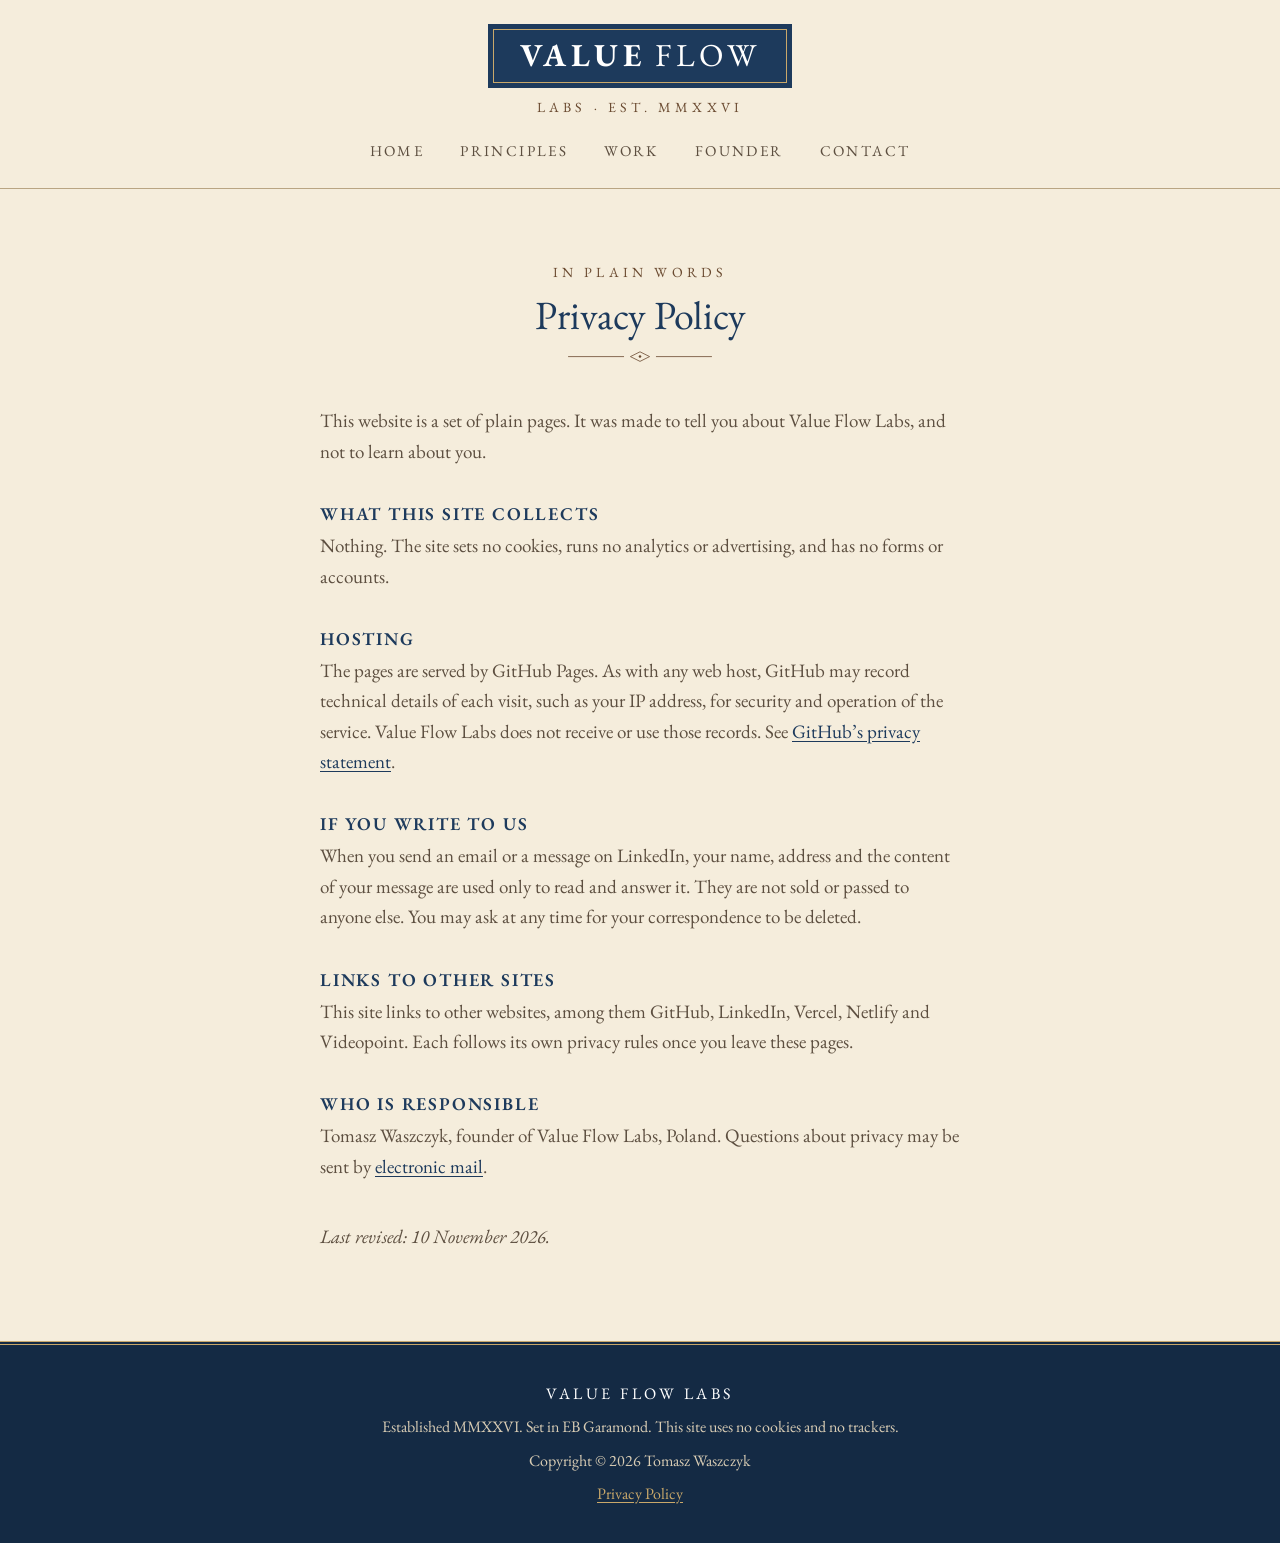
==== privacy.html @ 567f4a63 "Add copyright line and privacy policy page Co-Authored-By: Claude Fable 5.2 <noreply@anthropic.com>" ====
<!doctype html>
<html lang="en">
<head>
  <meta charset="utf-8">
  <meta name="viewport" content="width=device-width, initial-scale=1">
  <title>Privacy Policy · Value Flow Labs</title>
  <meta name="description" content="Privacy policy of the Value Flow Labs website.">
  <meta name="theme-color" content="#1d3a5c">
  <link rel="icon" href="assets/favicon.svg" type="image/svg+xml">
  <link rel="preload" href="assets/fonts/eb-garamond-latin-wght-normal.woff2" as="font" type="font/woff2" crossorigin>
  <link rel="stylesheet" href="style.css?v=6">
</head>
<body>
  <a class="skip" href="#main">Skip to content</a>

  <header class="masthead" id="top">
    <a class="plate" href="./" aria-label="Value Flow Labs, home"><span><b>Value</b> Flow</span></a>
    <p class="est">Labs &middot; Est. MMXXVI</p>
    <nav class="nav" aria-label="Main">
      <a href="./">Home</a>
      <a href="./#principles">Principles</a>
      <a href="./#work">Work</a>
      <a href="./#founder">Founder</a>
      <a href="./#contact">Contact</a>
    </nav>
  </header>

  <main id="main">
    <section class="section">
      <div class="wrap">
        <p class="kicker">In plain words</p>
        <h1 class="page-title">Privacy Policy</h1>
        <svg class="ornament" viewBox="0 0 180 14" aria-hidden="true">
          <g fill="none" stroke="currentColor" stroke-width="1">
            <path d="M0,7 H70"/><path d="M110,7 H180"/>
            <path d="M78,7 l12,-6 l12,6 l-12,6 z"/>
          </g>
          <circle cx="90" cy="7" r="1.6" fill="currentColor"/>
        </svg>

        <div class="policy">
          <p>This website is a set of plain pages. It was made to tell you about Value Flow Labs, and not to learn about you.</p>

          <h2>What this site collects</h2>
          <p>Nothing. The site sets no cookies, runs no analytics or advertising, and has no forms or accounts.</p>

          <h2>Hosting</h2>
          <p>The pages are served by GitHub Pages. As with any web host, GitHub may record technical details of each visit, such as your IP address, for security and operation of the service. Value Flow Labs does not receive or use those records. See <a href="https://docs.github.com/en/site-policy/privacy-policies/github-general-privacy-statement">GitHub&rsquo;s privacy statement</a>.</p>

          <h2>If you write to us</h2>
          <p>When you send an email or a message on LinkedIn, your name, address and the content of your message are used only to read and answer it. They are not sold or passed to anyone else. You may ask at any time for your correspondence to be deleted.</p>

          <h2>Links to other sites</h2>
          <p>This site links to other websites, among them GitHub, LinkedIn, Vercel, Netlify and Videopoint. Each follows its own privacy rules once you leave these pages.</p>

          <h2>Who is responsible</h2>
          <p>Tomasz Waszczyk, founder of Value Flow Labs, Poland. Questions about privacy may be sent by <a href="mailto:tomasz_waszczyk@icloud.com">electronic mail</a>.</p>

          <p class="dated">Last revised: 10 November 2026.</p>
        </div>
      </div>
    </section>
  </main>

  <footer class="colophon">
    <p class="name">Value Flow Labs</p>
    <p>Established MMXXVI. Set in EB Garamond. This site uses no cookies and no trackers.</p>
    <p>Copyright &copy; 2026 Tomasz Waszczyk</p>
    <p><a href="privacy.html">Privacy Policy</a></p>
  </footer>
</body>
</html>
---- style.css ----
/* Value Flow Labs — plain CSS, no build step. */

@font-face {
  font-family: "EB Garamond";
  src: url("assets/fonts/eb-garamond-latin-ext-wght-normal.woff2") format("woff2");
  font-weight: 400 800;
  font-style: normal;
  font-display: swap;
  unicode-range: U+0100-02BA, U+02BD-02C5, U+02C7-02CC, U+02CE-02D7, U+02DD-02FF,
    U+0304, U+0308, U+0329, U+1D00-1DBF, U+1E00-1E9F, U+1EF2-1EFF, U+2020,
    U+20A0-20AB, U+20AD-20C0, U+2113, U+2C60-2C7F, U+A720-A7FF;
}
@font-face {
  font-family: "EB Garamond";
  src: url("assets/fonts/eb-garamond-latin-wght-normal.woff2") format("woff2");
  font-weight: 400 800;
  font-style: normal;
  font-display: swap;
  unicode-range: U+0000-00FF, U+0131, U+0152-0153, U+02BB-02BC, U+02C6, U+02DA,
    U+02DC, U+0304, U+0308, U+0329, U+2000-206F, U+20AC, U+2122, U+2191, U+2193,
    U+2212, U+2215, U+FEFF, U+FFFD;
}
@font-face {
  font-family: "EB Garamond";
  src: url("assets/fonts/eb-garamond-latin-ext-wght-italic.woff2") format("woff2");
  font-weight: 400 800;
  font-style: italic;
  font-display: swap;
  unicode-range: U+0100-02BA, U+02BD-02C5, U+02C7-02CC, U+02CE-02D7, U+02DD-02FF,
    U+0304, U+0308, U+0329, U+1D00-1DBF, U+1E00-1E9F, U+1EF2-1EFF, U+2020,
    U+20A0-20AB, U+20AD-20C0, U+2113, U+2C60-2C7F, U+A720-A7FF;
}
@font-face {
  font-family: "EB Garamond";
  src: url("assets/fonts/eb-garamond-latin-wght-italic.woff2") format("woff2");
  font-weight: 400 800;
  font-style: italic;
  font-display: swap;
  unicode-range: U+0000-00FF, U+0131, U+0152-0153, U+02BB-02BC, U+02C6, U+02DA,
    U+02DC, U+0304, U+0308, U+0329, U+2000-206F, U+20AC, U+2122, U+2191, U+2193,
    U+2212, U+2215, U+FEFF, U+FFFD;
}

:root {
  --blue: #1d3a5c;
  --blue-deep: #142a44;
  --brown: #6a4a30;
  --brown-deep: #4a3221;
  --brass: #c9a86a;
  --paper: #f5eddc;
  --paper-shade: #ebe0c9;
  --ink: #2b2219;
  --ink-soft: #5d4f40;
  --rule: #b9a583;
  --serif: "EB Garamond", "Iowan Old Style", "Palatino Linotype", Palatino,
    "Book Antiqua", Georgia, serif;
}

* { box-sizing: border-box; }

html { scroll-behavior: smooth; }

body {
  margin: 0;
  background: var(--paper);
  color: var(--ink);
  font-family: var(--serif);
  font-size: 1.1875rem;
  line-height: 1.6;
  -webkit-font-smoothing: antialiased;
}

a { color: var(--blue); text-underline-offset: 0.18em; }
a:hover { color: var(--brown); }

.wrap {
  max-width: 68rem;
  margin: 0 auto;
  padding: 0 1.5rem;
}

.skip {
  position: absolute;
  left: -999rem;
}
.skip:focus {
  left: 1rem;
  top: 1rem;
  background: var(--paper);
  padding: 0.5rem 1rem;
  z-index: 10;
}

/* ---------- Masthead ---------- */

.masthead {
  text-align: center;
  padding: 1.5rem 1.5rem 1.25rem;
  border-bottom: 1px solid var(--rule);
}

.plate {
  display: inline-block;
  background: var(--blue);
  color: #fff;
  text-decoration: none;
  padding: 0.3rem;
}
.plate:hover { color: #fff; background: var(--blue-deep); }
.plate span {
  display: block;
  border: 1px solid var(--brass);
  padding: 0.5rem 1.6rem 0.55rem;
  font-size: 2rem;
  line-height: 1.1;
  letter-spacing: 0.14em;
  text-transform: uppercase;
  font-weight: 400;
}
.plate b { font-weight: 700; }

.masthead .est {
  margin: 0.55rem 0 0;
  font-size: 0.875rem;
  letter-spacing: 0.3em;
  text-transform: uppercase;
  color: var(--brown);
}

.nav {
  margin-top: 1rem;
  display: flex;
  flex-wrap: wrap;
  justify-content: center;
  gap: 0.25rem 2.25rem;
}
.nav a {
  color: var(--ink-soft);
  text-decoration: none;
  text-transform: uppercase;
  letter-spacing: 0.16em;
  font-size: 0.9375rem;
  padding: 0.25rem 0;
  border-bottom: 1px solid transparent;
}
.nav a:hover { color: var(--brown-deep); border-bottom-color: var(--brown); }

/* ---------- Hero ---------- */

.hero {
  position: relative;
  color: #fff;
  background: linear-gradient(160deg, var(--brown) 0%, var(--brown-deep) 100%);
  border-top: 4px double var(--brass);
  border-bottom: 4px double var(--brass);
  overflow: hidden;
}

/* The blue panel points to the right: the direction of flow. */
.hero::before {
  content: "";
  position: absolute;
  inset: 0;
  background: linear-gradient(180deg, var(--blue) 0%, var(--blue-deep) 100%);
  clip-path: polygon(0 0, 76% 0, 90% 50%, 76% 100%, 0 100%);
}

/* The waves are two interleaved sets of lines that drift slowly in opposite
   directions, so the lines weave through each other. Each tile is exactly one
   wave period wide (600px), which makes the loop seamless. They move only
   while the pointer is over the hero, and for a few seconds on arrival. */
.waves {
  position: absolute;
  inset: 0;
  overflow: hidden;
  pointer-events: none;
}
.wave {
  position: absolute;
  top: 0;
  bottom: 0;
  left: 0;
  width: calc(100% + 600px);
  background-repeat: repeat-x;
  background-size: 600px 100%;
  animation: drift 48s linear infinite paused;
  will-change: transform;
}
.wave-a { background-image: url("assets/waves-a.svg"); }
.wave-b {
  background-image: url("assets/waves-b.svg");
  animation-duration: 64s;
  animation-direction: reverse;
}
.hero:hover .wave,
.hero.is-flowing .wave { animation-play-state: running; }

/* The lens: a soft-edged window that follows the pointer and shows a brighter
   copy of the same waves, so only the lines near the cursor light up. The
   copy drifts in step with the waves beneath it and pulses gently. */
.lens {
  position: absolute;
  left: 0;
  top: 0;
  width: 12rem;
  height: 12rem;
  overflow: hidden;
  border-radius: 50%;
  -webkit-mask-image: radial-gradient(closest-side, #000 25%, transparent);
  mask-image: radial-gradient(closest-side, #000 25%, transparent);
  opacity: 0;
  transition: opacity 0.4s ease;
  will-change: transform, opacity;
}
.hero.is-lit .lens { opacity: 1; }
.lens-inner {
  position: absolute;
  left: 0;
  top: 0;
  will-change: transform;
}
.hero.is-lit .lens-inner { animation: pulse 1.8s ease-in-out infinite alternate; }
.lens .wave-a { background-image: url("assets/waves-a-lit.svg"); }
.lens .wave-b { background-image: url("assets/waves-b-lit.svg"); }

@keyframes pulse {
  from { opacity: 0.6; }
  to { opacity: 1; }
}

@keyframes drift {
  from { transform: translate3d(0, 0, 0); }
  to { transform: translate3d(-600px, 0, 0); }
}

@media (prefers-reduced-motion: reduce) {
  .wave { animation: none; }
  .lens { display: none; }
}

.hero .wrap {
  position: relative;
  display: grid;
  grid-template-columns: minmax(0, 1.5fr) minmax(0, 1fr);
  align-items: center;
  gap: 3rem;
  min-height: 31rem;
  padding-top: 3.5rem;
  padding-bottom: 3.5rem;
}

.hero-text { text-align: center; }

.hero h1 {
  margin: 0 0 1.5rem;
  font-size: clamp(2.25rem, 4.2vw, 3rem);
  font-weight: 400;
  letter-spacing: 0.12em;
  text-transform: uppercase;
  line-height: 1.1;
  text-wrap: balance;
}

.hero p {
  margin: 0 auto 1rem;
  max-width: 30rem;
  color: #ece3cf;
  text-wrap: balance;
}
.hero p:last-child { margin-bottom: 0; }

.seal {
  width: min(100%, 17rem);
  height: auto;
  justify-self: start;
  color: var(--brass);
}

/* ---------- Sections ---------- */

section { scroll-margin-top: 1rem; }

.section {
  padding: 4.5rem 0;
}
.section + .section { border-top: 1px solid var(--rule); }
.section.shade { background: var(--paper-shade); }

.kicker {
  margin: 0 0 0.5rem;
  text-align: center;
  font-size: 0.875rem;
  letter-spacing: 0.3em;
  text-transform: uppercase;
  color: var(--brown);
}

h2 {
  margin: 0 0 0.75rem;
  text-align: center;
  font-size: 2.25rem;
  font-weight: 400;
  line-height: 1.2;
  color: var(--blue);
  text-wrap: balance;
}

.ornament {
  display: block;
  width: 9rem;
  height: auto;
  margin: 0 auto 2.75rem;
  color: var(--brown);
}

.principles {
  list-style: none;
  margin: 0;
  padding: 0;
  display: grid;
  grid-template-columns: repeat(3, minmax(0, 1fr));
  gap: 2.5rem;
}
.principles li {
  text-align: center;
  padding: 0 0.5rem;
}
.principles .numeral {
  display: block;
  font-size: 1.5rem;
  color: var(--brown);
  letter-spacing: 0.1em;
}
.principles h3 {
  margin: 0.25rem 0 0.5rem;
  font-size: 1.375rem;
  font-weight: 600;
  letter-spacing: 0.08em;
  text-transform: uppercase;
  color: var(--blue);
}
.principles p { margin: 0; color: var(--ink-soft); }

.ledger {
  max-width: 44rem;
  margin: 0 auto;
  border-top: 3px double var(--brown);
  border-bottom: 3px double var(--brown);
}
.ledger div {
  display: grid;
  grid-template-columns: 11rem minmax(0, 1fr);
  gap: 1.5rem;
  padding: 1.25rem 0.25rem;
}
.ledger div + div { border-top: 1px solid var(--rule); }
.ledger dt {
  font-weight: 600;
  letter-spacing: 0.08em;
  text-transform: uppercase;
  color: var(--blue);
}
.ledger dd { margin: 0; color: var(--ink-soft); }

.lead {
  max-width: 38rem;
  margin: -1rem auto 2.75rem;
  text-align: center;
  font-size: 1.375rem;
  font-style: italic;
  line-height: 1.45;
  color: var(--brown-deep);
  text-wrap: balance;
}

.founder {
  display: grid;
  grid-template-columns: minmax(0, 1.25fr) minmax(0, 1fr);
  gap: 3.5rem;
  align-items: start;
}
.prose p { margin: 0 0 1.1rem; }
.prose p:first-child::first-letter {
  float: left;
  font-size: 3.6rem;
  line-height: 0.82;
  padding: 0.3rem 0.5rem 0 0;
  color: var(--blue);
}
.prose .links {
  margin: 1.75rem 0 0;
  display: flex;
  flex-wrap: wrap;
  gap: 0.5rem 1.75rem;
  font-size: 0.9375rem;
  letter-spacing: 0.14em;
  text-transform: uppercase;
}

.record {
  margin: 0;
  padding: 0.5rem 1.5rem;
  background: var(--paper-shade);
  border: 1px solid var(--rule);
  outline: 1px solid var(--rule);
  outline-offset: 4px;
}
.record div { padding: 1rem 0; }
.record div + div { border-top: 1px solid var(--rule); }
.record dt {
  font-size: 0.875rem;
  letter-spacing: 0.22em;
  text-transform: uppercase;
  color: var(--brown);
}
.record dd { margin: 0.15rem 0 0; color: var(--ink-soft); }

.page-title {
  margin: 0 0 0.75rem;
  text-align: center;
  font-size: 2.5rem;
  font-weight: 400;
  line-height: 1.2;
  color: var(--blue);
}
.policy {
  max-width: 40rem;
  margin: 0 auto;
}
.policy h2 {
  margin: 2.25rem 0 0.4rem;
  text-align: left;
  font-size: 1.125rem;
  font-weight: 600;
  letter-spacing: 0.1em;
  text-transform: uppercase;
}
.policy p { margin: 0 0 1rem; color: var(--ink-soft); }
.policy .dated { margin-top: 2.5rem; font-style: italic; }

.contact p {
  max-width: 34rem;
  margin: 0 auto;
  text-align: center;
  color: var(--ink-soft);
}

/* ---------- Footer ---------- */

.colophon {
  background: var(--blue-deep);
  color: #d8ccb4;
  text-align: center;
  font-size: 1rem;
  padding: 2.25rem 1.5rem;
  border-top: 4px double var(--brass);
}
.colophon p { margin: 0 auto; max-width: 44rem; }
.colophon p + p { margin-top: 0.5rem; }
.colophon .name {
  color: #fff;
  letter-spacing: 0.22em;
  text-transform: uppercase;
}
.colophon a { color: var(--brass); }

/* ---------- Small screens ---------- */

@media (max-width: 760px) {
  body { font-size: 1.125rem; }

  .plate span { font-size: 1.5rem; padding: 0.45rem 1.1rem 0.5rem; }
  .nav { gap: 0.25rem 1.5rem; }

  .hero::before {
    clip-path: polygon(0 0, 100% 0, 100% 86%, 50% 100%, 0 86%);
  }
  .hero .wrap {
    grid-template-columns: minmax(0, 1fr);
    gap: 2rem;
    min-height: 0;
    padding-top: 2.75rem;
    padding-bottom: 5.5rem;
  }
  .seal { justify-self: center; width: 11rem; }

  .section { padding: 3.25rem 0; }
  h2 { font-size: 1.875rem; }

  .principles { grid-template-columns: minmax(0, 1fr); gap: 2rem; }
  .founder { grid-template-columns: minmax(0, 1fr); gap: 2.5rem; }
  .lead { font-size: 1.25rem; margin-bottom: 2rem; }
  .ledger div { grid-template-columns: minmax(0, 1fr); gap: 0.25rem; }
}

@media (prefers-reduced-motion: reduce) {
  html { scroll-behavior: auto; }
}

@media print {
  .hero, .hero::before, .colophon { background: none; color: var(--ink); }
  .waves { display: none; }
  .hero p { color: var(--ink); }
  .nav { display: none; }
}
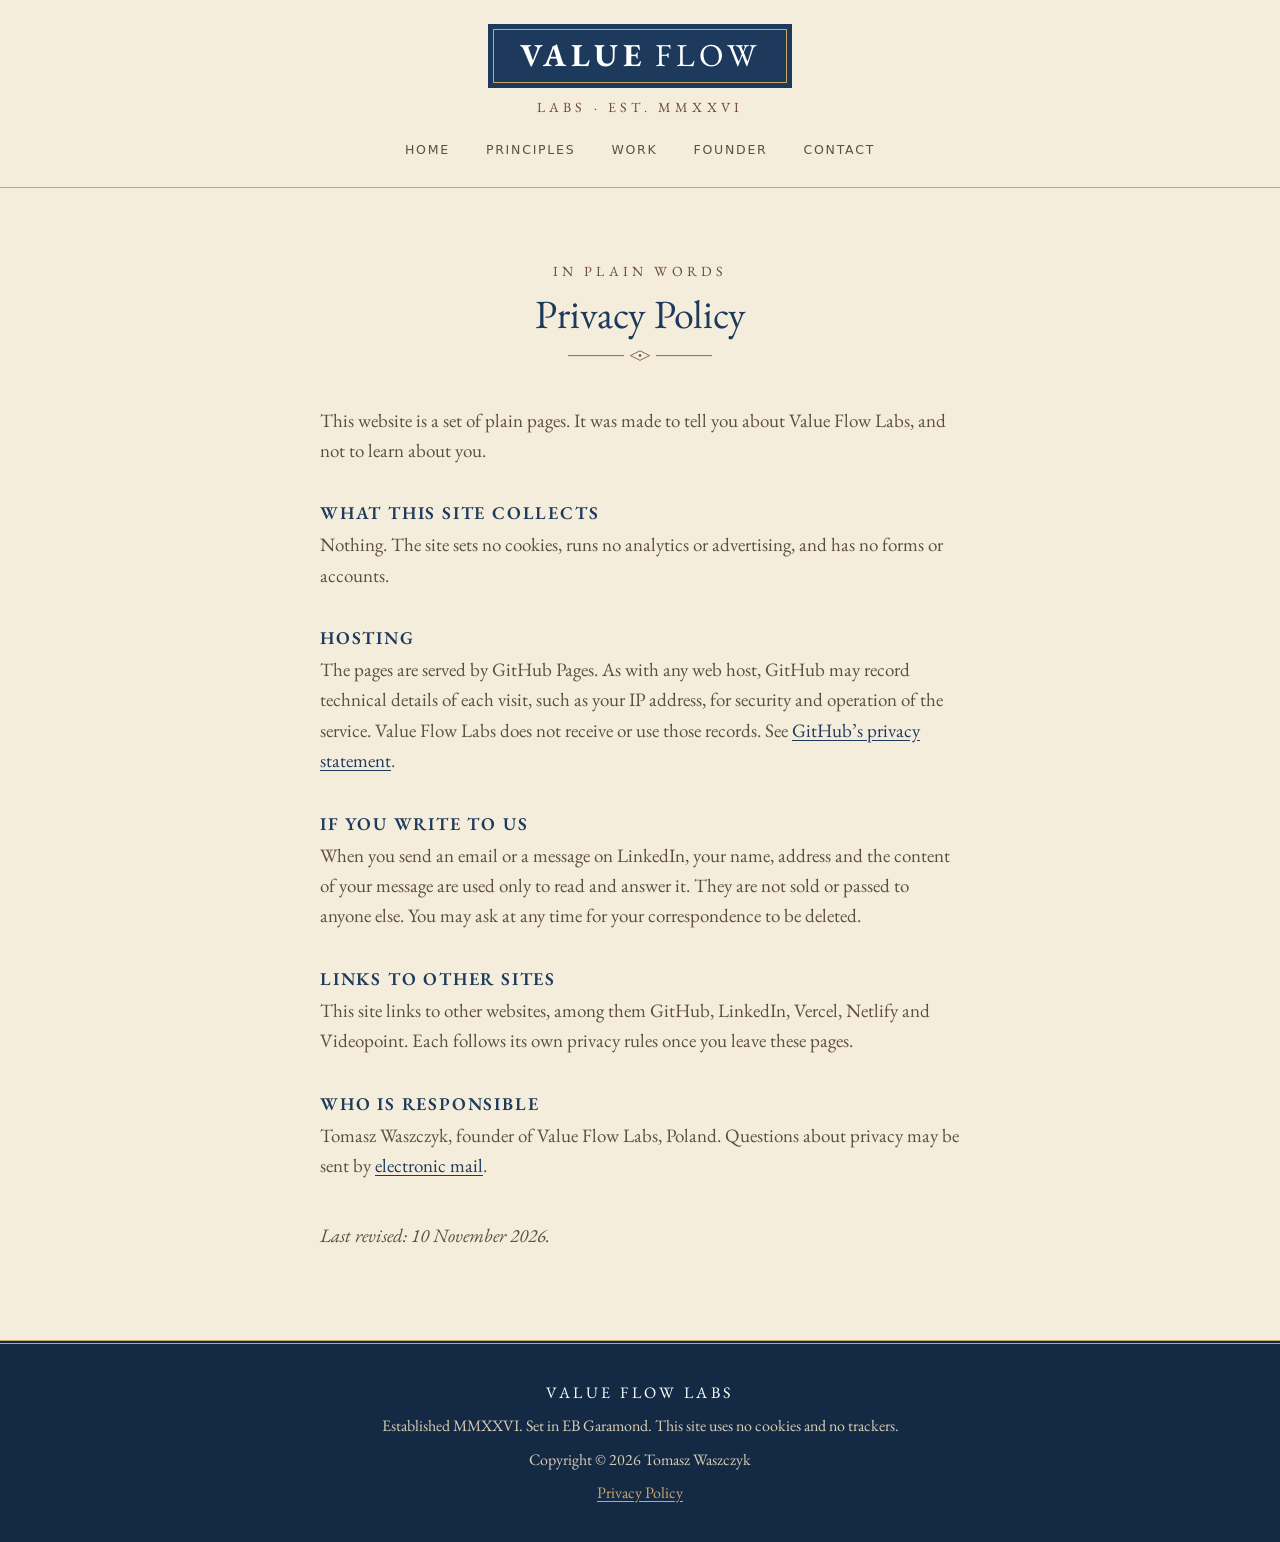
==== commit 4c88897d: "Set the menu in Inter Co-Authored-By: Claude Fable 5.2 <noreply@anthropic.com>" ====
--- a/privacy.html
+++ b/privacy.html
@@ -2,13 +2,13 @@
 <html lang="en">
 <head>
   <meta charset="utf-8">
-  <meta name="viewport" content="width=device-width, initial-scale=1">
+  <meta name="viewport" content="width=device-width, initial-scale=1, viewport-fit=cover">
   <title>Privacy Policy · Value Flow Labs</title>
   <meta name="description" content="Privacy policy of the Value Flow Labs website.">
   <meta name="theme-color" content="#1d3a5c">
   <link rel="icon" href="assets/favicon.svg" type="image/svg+xml">
   <link rel="preload" href="assets/fonts/eb-garamond-latin-wght-normal.woff2" as="font" type="font/woff2" crossorigin>
-  <link rel="stylesheet" href="style.css?v=6">
+  <link rel="stylesheet" href="style.css?v=11">
 </head>
 <body>
   <a class="skip" href="#main">Skip to content</a>
--- a/style.css
+++ b/style.css
@@ -39,6 +39,14 @@
   unicode-range: U+0000-00FF, U+0131, U+0152-0153, U+02BB-02BC, U+02C6, U+02DA,
     U+02DC, U+0304, U+0308, U+0329, U+2000-206F, U+20AC, U+2122, U+2191, U+2193,
     U+2212, U+2215, U+FEFF, U+FFFD;
+}
+
+@font-face {
+  font-family: "Inter";
+  src: url("assets/fonts/inter-latin-500-normal.woff2") format("woff2");
+  font-weight: 500;
+  font-style: normal;
+  font-display: swap;
 }
 
 :root {
@@ -54,9 +62,20 @@
   --rule: #b9a583;
   --serif: "EB Garamond", "Iowan Old Style", "Palatino Linotype", Palatino,
     "Book Antiqua", Georgia, serif;
+  --sans: "Inter", system-ui, -apple-system, "Segoe UI", Roboto, "Helvetica Neue",
+    Arial, sans-serif;
 }
 
 * { box-sizing: border-box; }
+
+html {
+  -webkit-text-size-adjust: 100%;
+  text-size-adjust: 100%;
+}
+
+img, svg { max-width: 100%; }
+
+dd, p { overflow-wrap: break-word; }
 
 html { scroll-behavior: smooth; }
 
@@ -77,6 +96,8 @@
   max-width: 68rem;
   margin: 0 auto;
   padding: 0 1.5rem;
+  padding-left: max(1.5rem, env(safe-area-inset-left));
+  padding-right: max(1.5rem, env(safe-area-inset-right));
 }
 
 .skip {
@@ -137,10 +158,12 @@
 .nav a {
   color: var(--ink-soft);
   text-decoration: none;
-  text-transform: uppercase;
-  letter-spacing: 0.16em;
-  font-size: 0.9375rem;
-  padding: 0.25rem 0;
+  font-family: var(--sans);
+  font-weight: 500;
+  text-transform: uppercase;
+  letter-spacing: 0.14em;
+  font-size: 0.78125rem;
+  padding: 0.35rem 0;
   border-bottom: 1px solid transparent;
 }
 .nav a:hover { color: var(--brown-deep); border-bottom-color: var(--brown); }
@@ -183,13 +206,13 @@
   width: calc(100% + 600px);
   background-repeat: repeat-x;
   background-size: 600px 100%;
-  animation: drift 48s linear infinite paused;
+  animation: drift 96s linear infinite paused;
   will-change: transform;
 }
 .wave-a { background-image: url("assets/waves-a.svg"); }
 .wave-b {
   background-image: url("assets/waves-b.svg");
-  animation-duration: 64s;
+  animation-duration: 128s;
   animation-direction: reverse;
 }
 .hero:hover .wave,
@@ -251,14 +274,25 @@
 
 .hero-text { text-align: center; }
 
+.hero-kicker {
+  margin: 0 0 1rem !important;
+  font-size: 0.9375rem;
+  letter-spacing: 0.32em;
+  text-transform: uppercase;
+  color: var(--brass) !important;
+}
+
 .hero h1 {
   margin: 0 0 1.5rem;
-  font-size: clamp(2.25rem, 4.2vw, 3rem);
+  font-size: clamp(1.875rem, 3.3vw, 2.625rem);
   font-weight: 400;
-  letter-spacing: 0.12em;
-  text-transform: uppercase;
-  line-height: 1.1;
+  line-height: 1.18;
   text-wrap: balance;
+}
+.hero h1 em {
+  display: block;
+  margin-top: 0.35rem;
+  color: var(--brass);
 }
 
 .hero p {
@@ -270,7 +304,7 @@
 .hero p:last-child { margin-bottom: 0; }
 
 .seal {
-  width: min(100%, 17rem);
+  width: clamp(12rem, 20vw, 17rem);
   height: auto;
   justify-self: start;
   color: var(--brass);
@@ -445,6 +479,52 @@
   color: var(--ink-soft);
 }
 
+/* ---------- Closing call ---------- */
+
+.closing {
+  background: linear-gradient(160deg, var(--brown) 0%, var(--brown-deep) 100%);
+  color: #f1e7d2;
+  text-align: center;
+  padding: 4.5rem 0;
+  border-top: 4px double var(--brass);
+}
+.closing .kicker { color: var(--brass); }
+.closing h2 {
+  color: #fff;
+  margin-bottom: 1.25rem;
+}
+.closing p {
+  max-width: 38rem;
+  margin: 0 auto;
+  text-wrap: pretty;
+}
+.closing .actions {
+  max-width: none;
+  margin-top: 2.25rem;
+  display: flex;
+  flex-wrap: wrap;
+  justify-content: center;
+  gap: 1rem;
+}
+
+.button {
+  display: inline-block;
+  padding: 0.8rem 1.75rem;
+  background: var(--brass);
+  border: 1px solid var(--brass);
+  color: var(--brown-deep);
+  font-size: 0.9375rem;
+  font-weight: 600;
+  letter-spacing: 0.16em;
+  text-transform: uppercase;
+  text-decoration: none;
+  transition: background-color 0.2s ease, color 0.2s ease;
+}
+.button:hover { background: #fff; border-color: #fff; color: var(--brown-deep); }
+.button-quiet { background: transparent; color: var(--brass); }
+.button-quiet:hover { background: var(--brass); border-color: var(--brass); color: var(--brown-deep); }
+.button:focus-visible { outline: 2px solid #fff; outline-offset: 3px; }
+
 /* ---------- Footer ---------- */
 
 .colophon {
@@ -466,31 +546,65 @@
 
 /* ---------- Small screens ---------- */
 
-@media (max-width: 760px) {
-  body { font-size: 1.125rem; }
-
-  .plate span { font-size: 1.5rem; padding: 0.45rem 1.1rem 0.5rem; }
-  .nav { gap: 0.25rem 1.5rem; }
-
+/* Tablets and narrow windows: stack the hero and the founder section. */
+@media (max-width: 960px) {
   .hero::before {
     clip-path: polygon(0 0, 100% 0, 100% 86%, 50% 100%, 0 86%);
   }
   .hero .wrap {
     grid-template-columns: minmax(0, 1fr);
-    gap: 2rem;
+    gap: 2.25rem;
     min-height: 0;
-    padding-top: 2.75rem;
-    padding-bottom: 5.5rem;
+    padding-top: 3rem;
+    padding-bottom: 6.5rem;
   }
-  .seal { justify-self: center; width: 11rem; }
+  .hero p { max-width: 34rem; }
+  .seal { justify-self: center; width: 12rem; }
+
+  .founder { grid-template-columns: minmax(0, 1fr); gap: 2.5rem; }
+  .prose, .record { max-width: 40rem; margin-left: auto; margin-right: auto; }
+  .prose { width: 100%; }
+  .record { width: calc(100% - 10px); }
+}
+
+/* Phones. */
+@media (max-width: 760px) {
+  body { font-size: 1.125rem; }
+  .wrap {
+    padding-left: max(1.25rem, env(safe-area-inset-left));
+    padding-right: max(1.25rem, env(safe-area-inset-right));
+  }
+
+  .masthead { padding: 1.25rem 1rem 0.75rem; }
+  .plate span { font-size: 1.5rem; padding: 0.45rem 1.1rem 0.5rem; }
+  .nav { margin-top: 0.5rem; gap: 0 1.5rem; }
+  .nav a { padding: 0.7rem 0; }
+
+  .hero .wrap { padding-top: 2.75rem; padding-bottom: 5.5rem; }
+  .seal { width: 11rem; }
 
   .section { padding: 3.25rem 0; }
   h2 { font-size: 1.875rem; }
+  .page-title { font-size: 2rem; }
+  .closing { padding: 3.25rem 0; }
+  .closing .actions { flex-direction: column; align-items: center; }
+  .button { width: 100%; max-width: 20rem; }
 
   .principles { grid-template-columns: minmax(0, 1fr); gap: 2rem; }
-  .founder { grid-template-columns: minmax(0, 1fr); gap: 2.5rem; }
   .lead { font-size: 1.25rem; margin-bottom: 2rem; }
   .ledger div { grid-template-columns: minmax(0, 1fr); gap: 0.25rem; }
+  .record { padding: 0.25rem 1.1rem; }
+  .prose .links a { padding: 0.5rem 0; }
+  .colophon a { display: inline-block; padding: 0.5rem 0; }
+}
+
+/* Very small phones. */
+@media (max-width: 360px) {
+  .plate span { font-size: 1.3rem; letter-spacing: 0.1em; padding: 0.4rem 0.8rem 0.45rem; }
+  .masthead .est { letter-spacing: 0.22em; }
+  .nav { gap: 0 1.1rem; }
+  .nav a { font-size: 0.75rem; letter-spacing: 0.1em; }
+  .kicker, .hero-kicker { letter-spacing: 0.22em; }
 }
 
 @media (prefers-reduced-motion: reduce) {
@@ -498,7 +612,8 @@
 }
 
 @media print {
-  .hero, .hero::before, .colophon { background: none; color: var(--ink); }
+  .hero, .hero::before, .colophon, .closing { background: none; color: var(--ink); }
+  .closing h2 { color: var(--ink); }
   .waves { display: none; }
   .hero p { color: var(--ink); }
   .nav { display: none; }
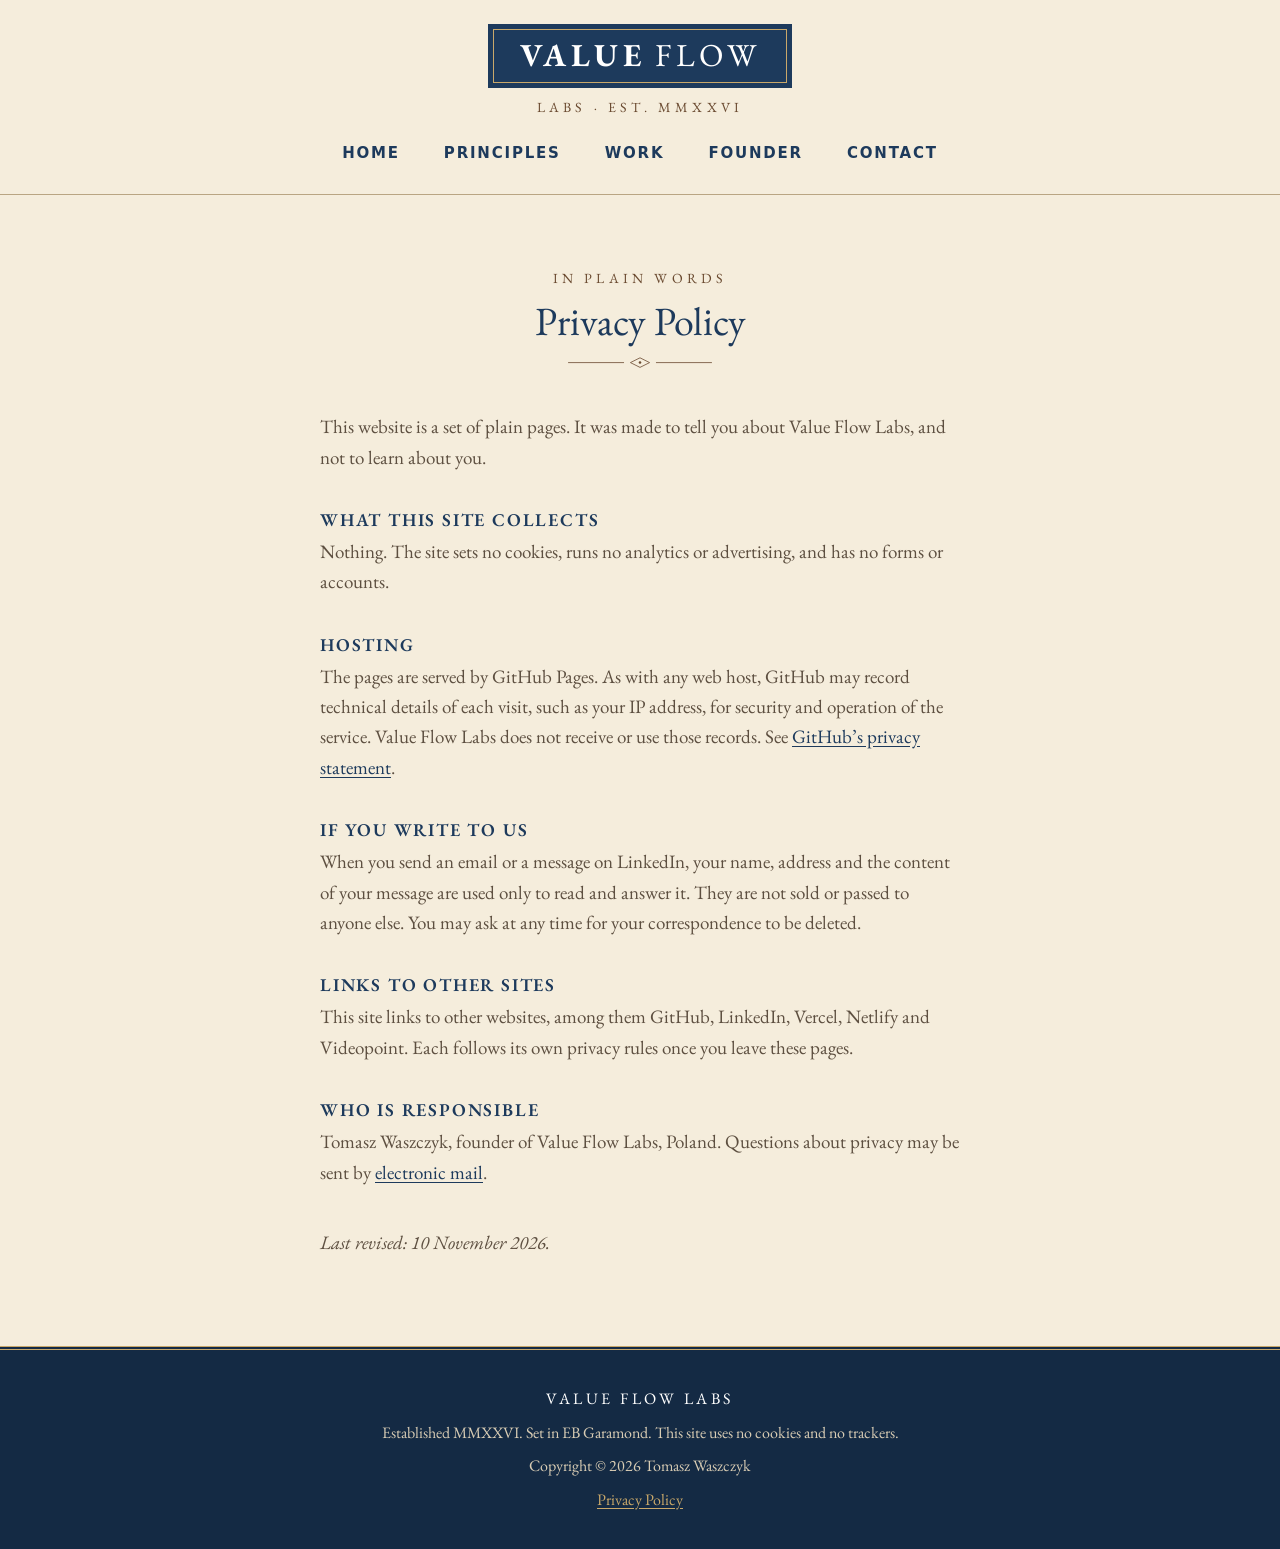
==== commit 3a943a37: "Make the menu larger, bolder and blue Co-Authored-By: Claude Fable 5.2 <noreply@anthropic.com>" ====
--- a/privacy.html
+++ b/privacy.html
@@ -8,7 +8,7 @@
   <meta name="theme-color" content="#1d3a5c">
   <link rel="icon" href="assets/favicon.svg" type="image/svg+xml">
   <link rel="preload" href="assets/fonts/eb-garamond-latin-wght-normal.woff2" as="font" type="font/woff2" crossorigin>
-  <link rel="stylesheet" href="style.css?v=11">
+  <link rel="stylesheet" href="style.css?v=12">
 </head>
 <body>
   <a class="skip" href="#main">Skip to content</a>
--- a/style.css
+++ b/style.css
@@ -43,8 +43,8 @@
 
 @font-face {
   font-family: "Inter";
-  src: url("assets/fonts/inter-latin-500-normal.woff2") format("woff2");
-  font-weight: 500;
+  src: url("assets/fonts/inter-latin-600-normal.woff2") format("woff2");
+  font-weight: 600;
   font-style: normal;
   font-display: swap;
 }
@@ -153,20 +153,21 @@
   display: flex;
   flex-wrap: wrap;
   justify-content: center;
-  gap: 0.25rem 2.25rem;
+  gap: 0.25rem 2.75rem;
 }
 .nav a {
-  color: var(--ink-soft);
+  color: var(--blue);
   text-decoration: none;
   font-family: var(--sans);
-  font-weight: 500;
-  text-transform: uppercase;
-  letter-spacing: 0.14em;
-  font-size: 0.78125rem;
-  padding: 0.35rem 0;
-  border-bottom: 1px solid transparent;
-}
-.nav a:hover { color: var(--brown-deep); border-bottom-color: var(--brown); }
+  font-weight: 600;
+  text-transform: uppercase;
+  letter-spacing: 0.12em;
+  font-size: 0.9375rem;
+  padding: 0.4rem 0;
+  border-bottom: 2px solid transparent;
+  transition: color 0.2s ease, border-color 0.2s ease;
+}
+.nav a:hover { color: var(--brown); border-bottom-color: var(--brass); }
 
 /* ---------- Hero ---------- */
 
@@ -578,7 +579,7 @@
   .masthead { padding: 1.25rem 1rem 0.75rem; }
   .plate span { font-size: 1.5rem; padding: 0.45rem 1.1rem 0.5rem; }
   .nav { margin-top: 0.5rem; gap: 0 1.5rem; }
-  .nav a { padding: 0.7rem 0; }
+  .nav a { padding: 0.65rem 0; font-size: 0.875rem; }
 
   .hero .wrap { padding-top: 2.75rem; padding-bottom: 5.5rem; }
   .seal { width: 11rem; }
@@ -603,7 +604,7 @@
   .plate span { font-size: 1.3rem; letter-spacing: 0.1em; padding: 0.4rem 0.8rem 0.45rem; }
   .masthead .est { letter-spacing: 0.22em; }
   .nav { gap: 0 1.1rem; }
-  .nav a { font-size: 0.75rem; letter-spacing: 0.1em; }
+  .nav a { font-size: 0.8125rem; letter-spacing: 0.08em; }
   .kicker, .hero-kicker { letter-spacing: 0.22em; }
 }
 
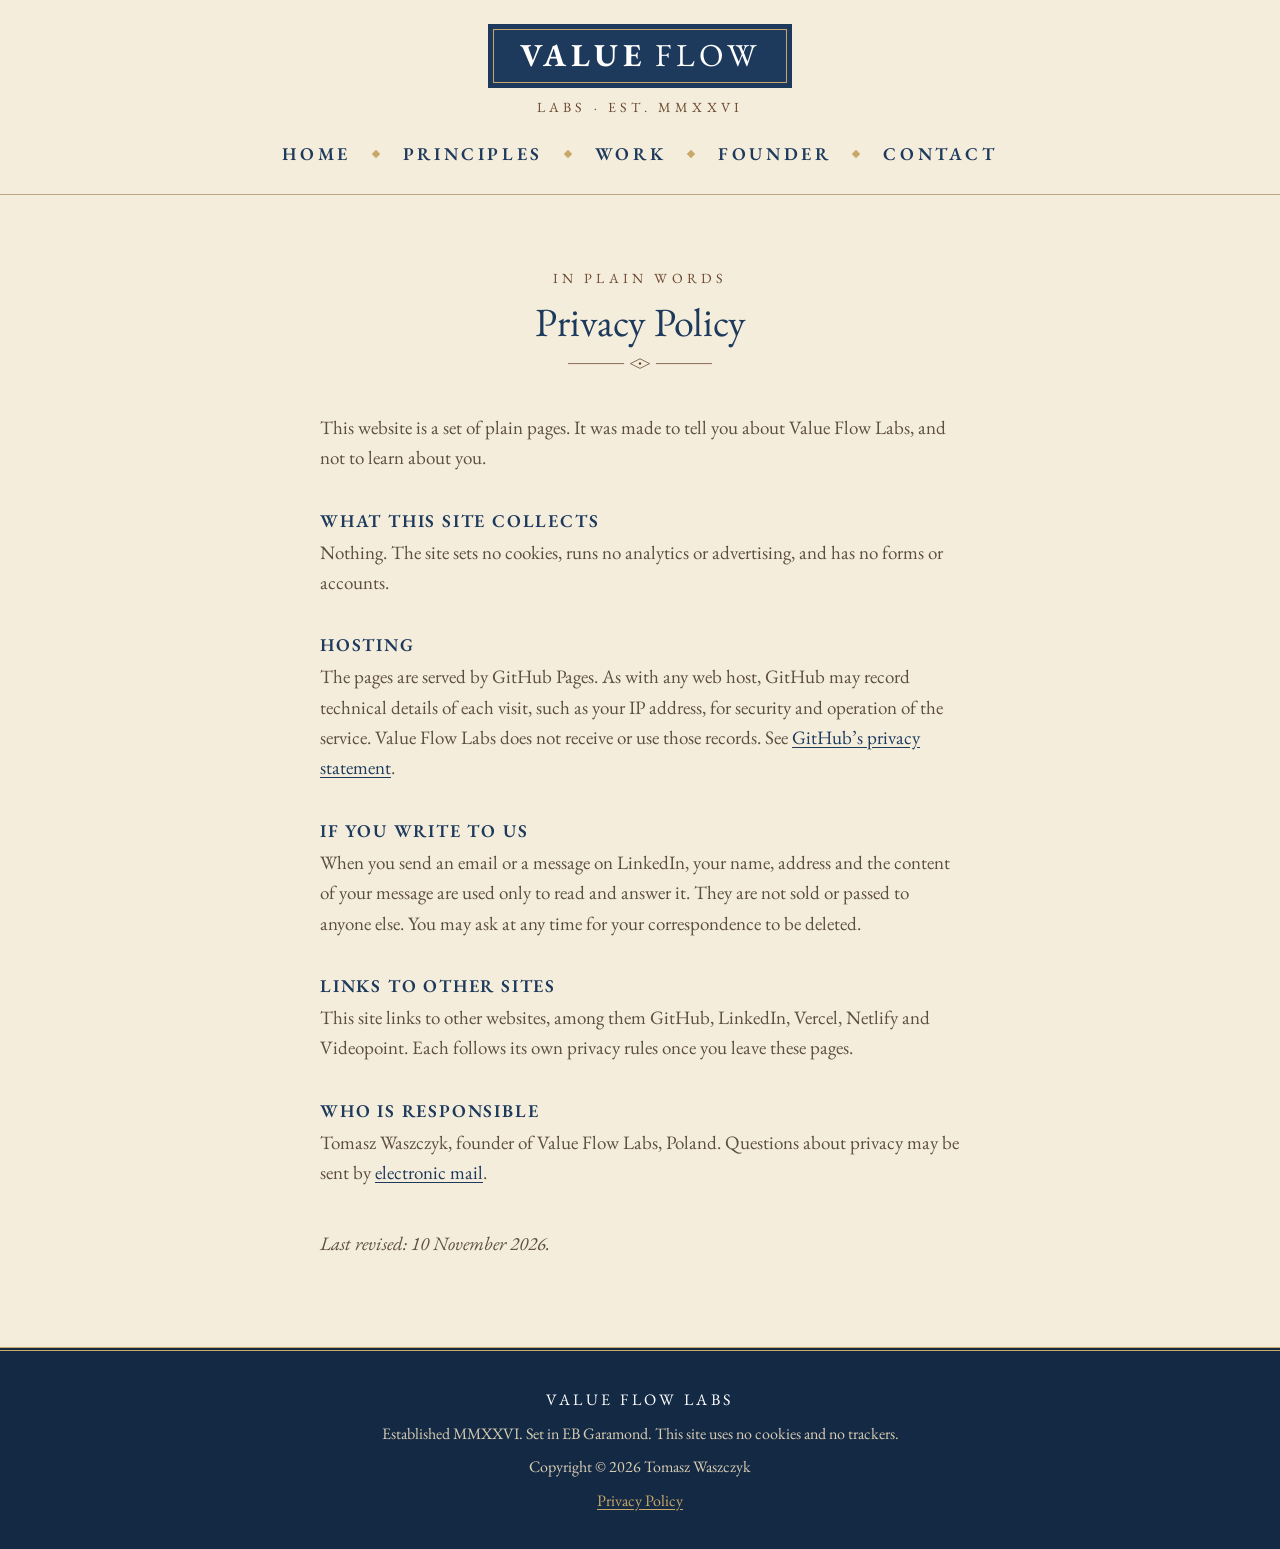
==== commit ae6c32b6: "Restyle the menu: larger serif capitals with brass lozenges Co-Authored-By: Claude Fable 5.2 <norepl" ====
--- a/privacy.html
+++ b/privacy.html
@@ -8,7 +8,7 @@
   <meta name="theme-color" content="#1d3a5c">
   <link rel="icon" href="assets/favicon.svg" type="image/svg+xml">
   <link rel="preload" href="assets/fonts/eb-garamond-latin-wght-normal.woff2" as="font" type="font/woff2" crossorigin>
-  <link rel="stylesheet" href="style.css?v=12">
+  <link rel="stylesheet" href="style.css?v=13">
 </head>
 <body>
   <a class="skip" href="#main">Skip to content</a>
--- a/style.css
+++ b/style.css
@@ -39,14 +39,6 @@
   unicode-range: U+0000-00FF, U+0131, U+0152-0153, U+02BB-02BC, U+02C6, U+02DA,
     U+02DC, U+0304, U+0308, U+0329, U+2000-206F, U+20AC, U+2122, U+2191, U+2193,
     U+2212, U+2215, U+FEFF, U+FFFD;
-}
-
-@font-face {
-  font-family: "Inter";
-  src: url("assets/fonts/inter-latin-600-normal.woff2") format("woff2");
-  font-weight: 600;
-  font-style: normal;
-  font-display: swap;
 }
 
 :root {
@@ -62,8 +54,6 @@
   --rule: #b9a583;
   --serif: "EB Garamond", "Iowan Old Style", "Palatino Linotype", Palatino,
     "Book Antiqua", Georgia, serif;
-  --sans: "Inter", system-ui, -apple-system, "Segoe UI", Roboto, "Helvetica Neue",
-    Arial, sans-serif;
 }
 
 * { box-sizing: border-box; }
@@ -153,21 +143,33 @@
   display: flex;
   flex-wrap: wrap;
   justify-content: center;
-  gap: 0.25rem 2.75rem;
+  align-items: center;
+  gap: 0.25rem 0;
 }
 .nav a {
   color: var(--blue);
   text-decoration: none;
-  font-family: var(--sans);
   font-weight: 600;
   text-transform: uppercase;
-  letter-spacing: 0.12em;
-  font-size: 0.9375rem;
-  padding: 0.4rem 0;
-  border-bottom: 2px solid transparent;
+  letter-spacing: 0.2em;
+  font-size: 1.125rem;
+  padding: 0.3rem 0;
+  border-bottom: 1px solid transparent;
   transition: color 0.2s ease, border-color 0.2s ease;
 }
 .nav a:hover { color: var(--brown); border-bottom-color: var(--brass); }
+/* A small brass lozenge between entries, as on an old title page. */
+.nav a + a { margin-left: 3.25rem; position: relative; }
+.nav a + a::before {
+  content: "";
+  position: absolute;
+  left: -1.875rem;
+  top: 50%;
+  width: 0.375rem;
+  height: 0.375rem;
+  background: var(--brass);
+  transform: translateY(-50%) rotate(45deg);
+}
 
 /* ---------- Hero ---------- */
 
@@ -578,8 +580,10 @@
 
   .masthead { padding: 1.25rem 1rem 0.75rem; }
   .plate span { font-size: 1.5rem; padding: 0.45rem 1.1rem 0.5rem; }
-  .nav { margin-top: 0.5rem; gap: 0 1.5rem; }
-  .nav a { padding: 0.65rem 0; font-size: 0.875rem; }
+  .nav { margin-top: 0.5rem; gap: 0 1.4rem; }
+  .nav a { padding: 0.6rem 0; font-size: 1rem; letter-spacing: 0.16em; }
+  .nav a + a { margin-left: 0; }
+  .nav a + a::before { display: none; }
 
   .hero .wrap { padding-top: 2.75rem; padding-bottom: 5.5rem; }
   .seal { width: 11rem; }
@@ -604,7 +608,7 @@
   .plate span { font-size: 1.3rem; letter-spacing: 0.1em; padding: 0.4rem 0.8rem 0.45rem; }
   .masthead .est { letter-spacing: 0.22em; }
   .nav { gap: 0 1.1rem; }
-  .nav a { font-size: 0.8125rem; letter-spacing: 0.08em; }
+  .nav a { font-size: 0.9375rem; letter-spacing: 0.12em; }
   .kicker, .hero-kicker { letter-spacing: 0.22em; }
 }
 
